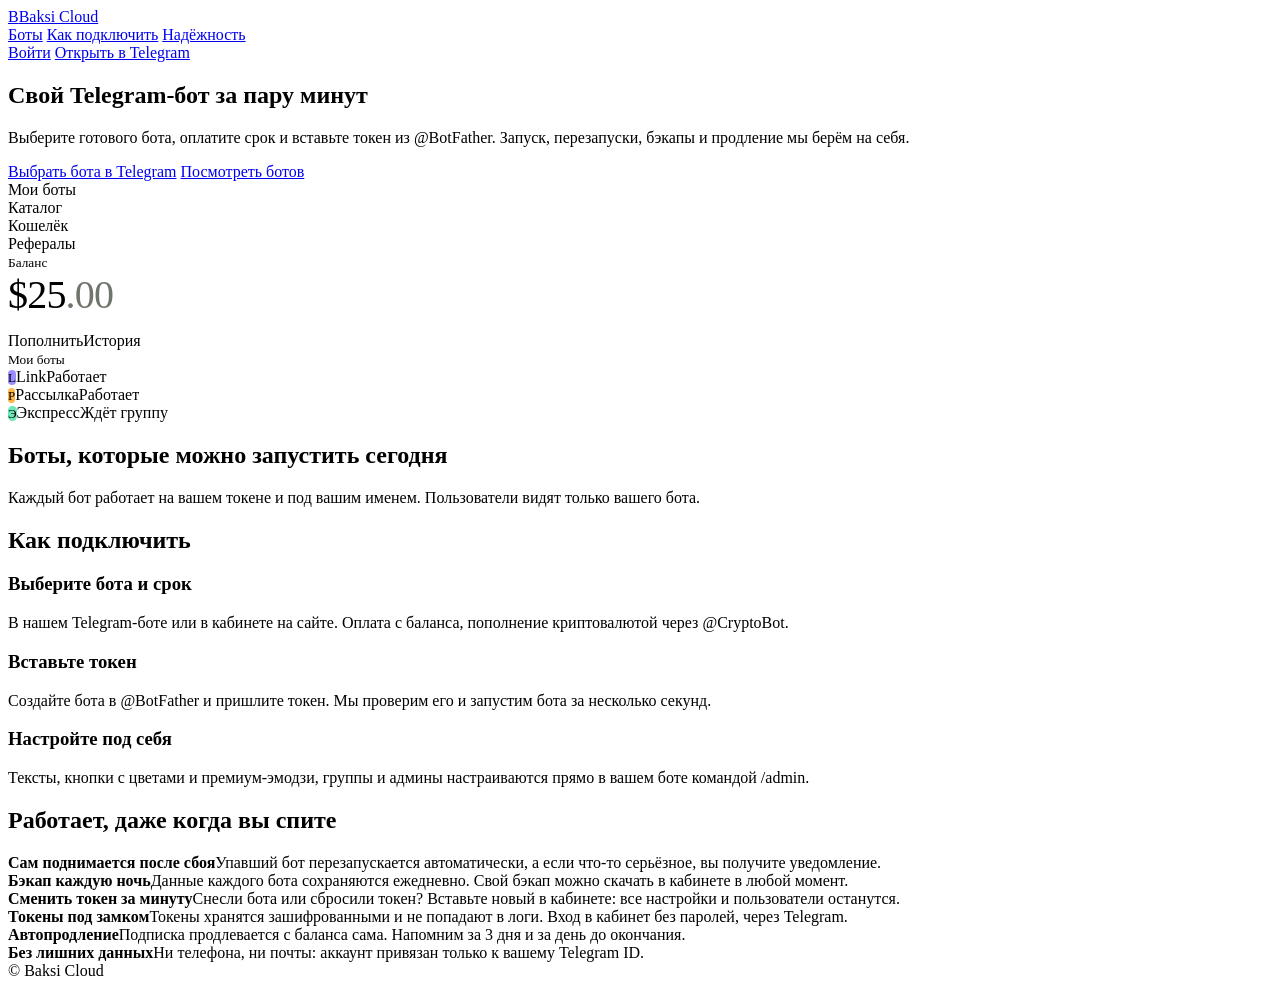
==== baksi/web/static/index.html @ 4b1210a5 "Сайт, кабинет, Mini App и админка; Docker, установка, бэкап/восстановление, тесты, README Co-Authore" ====
<!doctype html>
<html lang="ru">
<head>
<meta charset="utf-8">
<meta name="viewport" content="width=device-width, initial-scale=1, viewport-fit=cover">
<title>Baksi Cloud: свои Telegram-боты по подписке</title>
<meta name="description" content="Генератор ссылок, рассылка по группам, заявки в группу исполнителей, бот связи для спам-блока. Свой бот на своём токене за пару минут.">
<meta name="theme-color" content="#000000">
<link rel="preconnect" href="https://fonts.googleapis.com">
<link rel="preconnect" href="https://fonts.gstatic.com" crossorigin>
<link href="https://fonts.googleapis.com/css2?family=Onest:wght@400;500;600;700&family=Unbounded:wght@500;600;700&display=swap" rel="stylesheet">
<link rel="stylesheet" href="/static/style.css">
<link rel="icon" href="/static/favicon.svg" type="image/svg+xml">
</head>
<body>
<header class="site-head">
  <a class="logo" href="/"><span class="logo-mark" aria-hidden="true">B</span><span data-brand>Baksi Cloud</span></a>
  <nav class="site-nav" aria-label="Разделы">
    <a href="#bots">Боты</a>
    <a href="#how">Как подключить</a>
    <a href="#reliable">Надёжность</a>
  </nav>
  <div class="site-actions">
    <a class="btn ghost small" href="/app">Войти</a>
    <a class="btn primary small" data-hub href="#">Открыть в Telegram</a>
  </div>
</header>

<main>
  <section class="hero">
    <h1>Свой Telegram-бот за пару минут</h1>
    <p class="lead">Выберите готового бота, оплатите срок и вставьте токен из @BotFather. Запуск, перезапуски, бэкапы и продление мы берём на себя.</p>
    <div class="cta">
      <a class="btn primary" data-hub href="#">Выбрать бота в Telegram</a>
      <a class="btn" href="#bots">Посмотреть ботов</a>
    </div>
    <div class="preview" aria-hidden="true">
      <div class="preview-grid">
        <div class="pv-side">
          <div class="on">Мои боты</div><div>Каталог</div><div>Кошелёк</div><div>Рефералы</div>
        </div>
        <div class="pv-panel">
          <small>Баланс</small>
          <div style="font-family: var(--display); font-size: 40px; font-weight: 500; letter-spacing: -.02em">$25<span style="color:#6f756b">.00</span></div>
          <div class="actions" style="margin-top: 14px"><span class="btn primary small">Пополнить</span><span class="btn small">История</span></div>
        </div>
        <div class="pv-panel">
          <small>Мои боты</small>
          <div class="pv-bot"><span class="avatar" style="width:30px;height:30px;font-size:13px;border-radius:9px;background:#9B8CFF">L</span><span style="flex:1">Link</span><span class="badge ok">Работает</span></div>
          <div class="pv-bot"><span class="avatar" style="width:30px;height:30px;font-size:13px;border-radius:9px;background:#FFB547">Р</span><span style="flex:1">Рассылка</span><span class="badge ok">Работает</span></div>
          <div class="pv-bot"><span class="avatar" style="width:30px;height:30px;font-size:13px;border-radius:9px;background:#6EE7B7">Э</span><span style="flex:1">Экспресс</span><span class="badge warn">Ждёт группу</span></div>
        </div>
      </div>
    </div>
  </section>

  <section class="section" id="bots">
    <h2>Боты, которые можно запустить сегодня</h2>
    <p class="sub">Каждый бот работает на вашем токене и под вашим именем. Пользователи видят только вашего бота.</p>
    <div class="bot-rows" id="bot-rows"><div class="spinner" role="status" aria-label="Загрузка"></div></div>
  </section>

  <section class="section" id="how">
    <h2>Как подключить</h2>
    <div class="steps">
      <div class="step"><h3>Выберите бота и срок</h3><p>В нашем Telegram-боте или в кабинете на сайте. Оплата с баланса, пополнение криптовалютой через @CryptoBot.</p></div>
      <div class="step"><h3>Вставьте токен</h3><p>Создайте бота в @BotFather и пришлите токен. Мы проверим его и запустим бота за несколько секунд.</p></div>
      <div class="step"><h3>Настройте под себя</h3><p>Тексты, кнопки с цветами и премиум-эмодзи, группы и админы настраиваются прямо в вашем боте командой /admin.</p></div>
    </div>
  </section>

  <section class="section" id="reliable">
    <h2>Работает, даже когда вы спите</h2>
    <div class="facts">
      <div class="fact"><b>Сам поднимается после сбоя</b><span>Упавший бот перезапускается автоматически, а если что-то серьёзное, вы получите уведомление.</span></div>
      <div class="fact"><b>Бэкап каждую ночь</b><span>Данные каждого бота сохраняются ежедневно. Свой бэкап можно скачать в кабинете в любой момент.</span></div>
      <div class="fact"><b>Сменить токен за минуту</b><span>Снесли бота или сбросили токен? Вставьте новый в кабинете: все настройки и пользователи останутся.</span></div>
      <div class="fact"><b>Токены под замком</b><span>Токены хранятся зашифрованными и не попадают в логи. Вход в кабинет без паролей, через Telegram.</span></div>
      <div class="fact"><b>Автопродление</b><span>Подписка продлевается с баланса сама. Напомним за 3 дня и за день до окончания.</span></div>
      <div class="fact"><b>Без лишних данных</b><span>Ни телефона, ни почты: аккаунт привязан только к вашему Telegram ID.</span></div>
    </div>
  </section>
</main>

<footer class="site-foot">
  <span>© <span data-brand>Baksi Cloud</span></span>
  <span><a data-support href="#" hidden>Поддержка</a></span>
</footer>
<script src="/static/landing.js" defer></script>
</body>
</html>
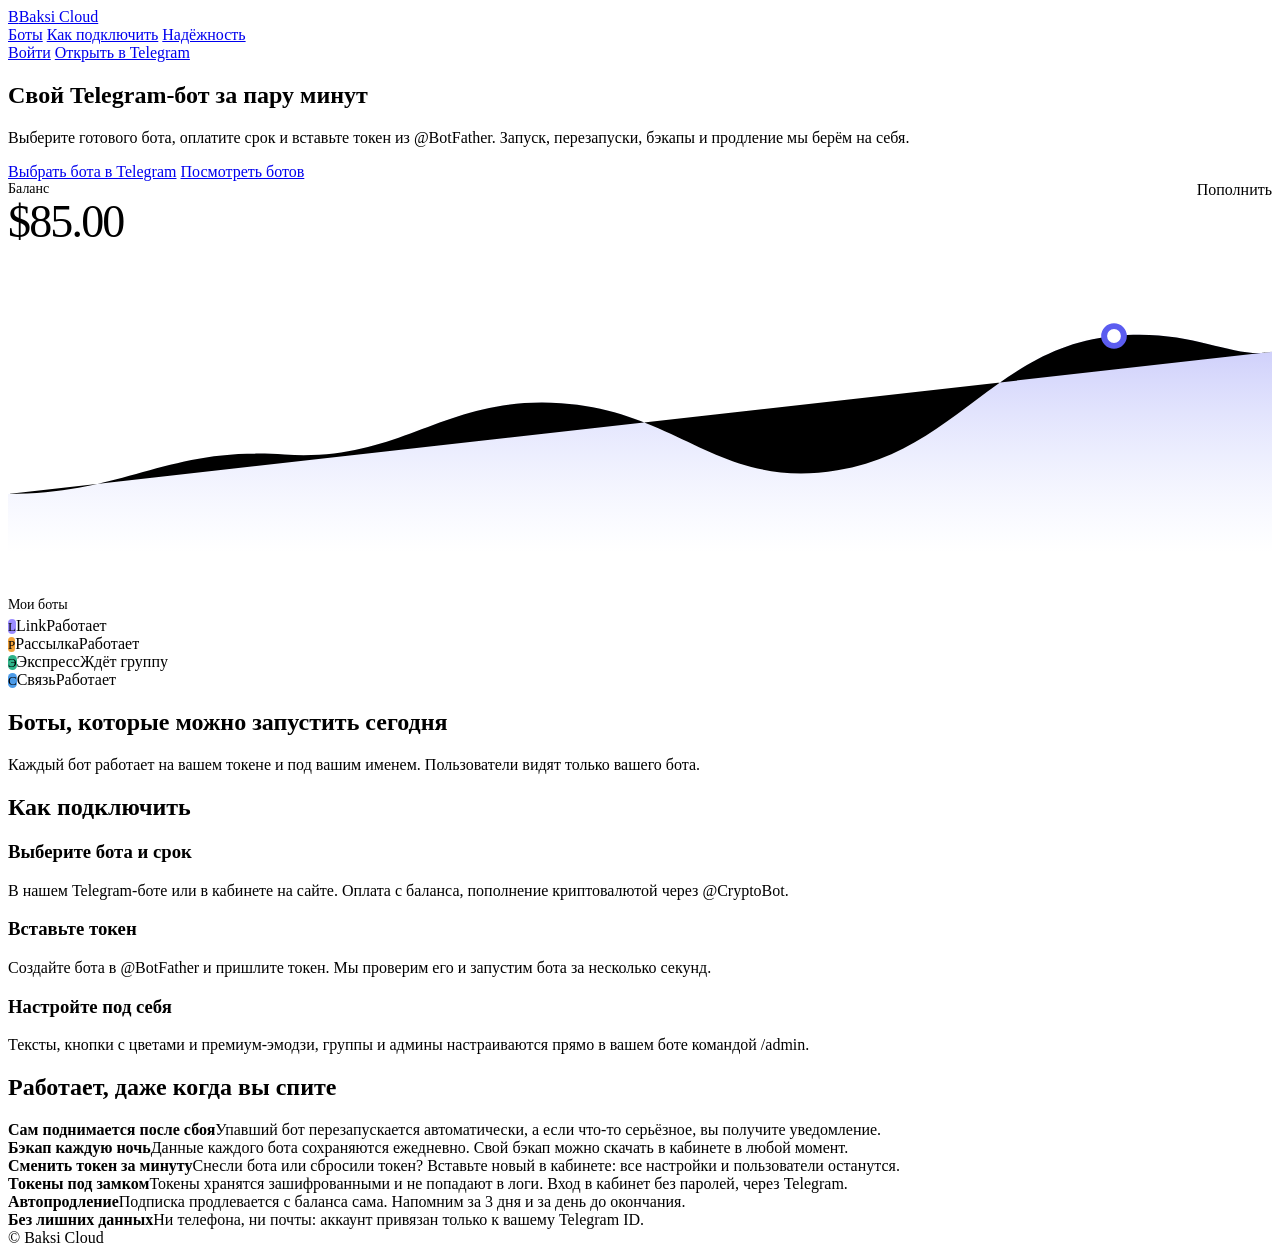
==== commit 5dfd4cfe: "Светлый дизайн с графиками; Link: «Назад» в свою категорию, кнопки по одной, ежедневный бэкап по жел" ====
--- a/baksi/web/static/index.html
+++ b/baksi/web/static/index.html
@@ -5,10 +5,10 @@
 <meta name="viewport" content="width=device-width, initial-scale=1, viewport-fit=cover">
 <title>Baksi Cloud: свои Telegram-боты по подписке</title>
 <meta name="description" content="Генератор ссылок, рассылка по группам, заявки в группу исполнителей, бот связи для спам-блока. Свой бот на своём токене за пару минут.">
-<meta name="theme-color" content="#000000">
+<meta name="theme-color" content="#e7ebfa">
 <link rel="preconnect" href="https://fonts.googleapis.com">
 <link rel="preconnect" href="https://fonts.gstatic.com" crossorigin>
-<link href="https://fonts.googleapis.com/css2?family=Onest:wght@400;500;600;700&family=Unbounded:wght@500;600;700&display=swap" rel="stylesheet">
+<link href="https://fonts.googleapis.com/css2?family=Onest:wght@300;400;500;600;700&display=swap" rel="stylesheet">
 <link rel="stylesheet" href="/static/style.css">
 <link rel="icon" href="/static/favicon.svg" type="image/svg+xml">
 </head>
@@ -36,19 +36,28 @@
     </div>
     <div class="preview" aria-hidden="true">
       <div class="preview-grid">
-        <div class="pv-side">
-          <div class="on">Мои боты</div><div>Каталог</div><div>Кошелёк</div><div>Рефералы</div>
+        <div class="pv-card">
+          <div style="display:flex;justify-content:space-between;align-items:flex-start;gap:12px">
+            <div>
+              <div style="color:var(--ink-2);font-size:14px">Баланс</div>
+              <div style="font-size:46px;font-weight:300;letter-spacing:-.04em;line-height:1.1">$85<span style="color:var(--ink-3)">.00</span></div>
+            </div>
+            <span class="btn primary small">Пополнить</span>
+          </div>
+          <svg class="chart" viewBox="0 0 640 170" style="margin-top:10px">
+            <defs><linearGradient id="pv" x1="0" y1="0" x2="0" y2="1"><stop offset="0" stop-color="#5b5cf0" stop-opacity=".32"/><stop offset="1" stop-color="#9db0ff" stop-opacity="0"/></linearGradient></defs>
+            <line class="grid" x1="0" x2="640" y1="40" y2="40"/><line class="grid" x1="0" x2="640" y1="90" y2="90"/><line class="grid" x1="0" x2="640" y1="140" y2="140"/>
+            <path d="M0,120 C60,120 80,96 140,100 C200,104 220,70 280,74 C340,78 360,118 420,108 C480,98 500,46 560,40 C600,36 620,52 640,48 L640,150 L0,150 Z" fill="url(#pv)"/>
+            <path class="line" d="M0,120 C60,120 80,96 140,100 C200,104 220,70 280,74 C340,78 360,118 420,108 C480,98 500,46 560,40 C600,36 620,52 640,48"/>
+            <circle cx="560" cy="40" r="5" fill="#fff" stroke="#5b5cf0" stroke-width="3"/>
+          </svg>
         </div>
-        <div class="pv-panel">
-          <small>Баланс</small>
-          <div style="font-family: var(--display); font-size: 40px; font-weight: 500; letter-spacing: -.02em">$25<span style="color:#6f756b">.00</span></div>
-          <div class="actions" style="margin-top: 14px"><span class="btn primary small">Пополнить</span><span class="btn small">История</span></div>
-        </div>
-        <div class="pv-panel">
-          <small>Мои боты</small>
-          <div class="pv-bot"><span class="avatar" style="width:30px;height:30px;font-size:13px;border-radius:9px;background:#9B8CFF">L</span><span style="flex:1">Link</span><span class="badge ok">Работает</span></div>
-          <div class="pv-bot"><span class="avatar" style="width:30px;height:30px;font-size:13px;border-radius:9px;background:#FFB547">Р</span><span style="flex:1">Рассылка</span><span class="badge ok">Работает</span></div>
-          <div class="pv-bot"><span class="avatar" style="width:30px;height:30px;font-size:13px;border-radius:9px;background:#6EE7B7">Э</span><span style="flex:1">Экспресс</span><span class="badge warn">Ждёт группу</span></div>
+        <div class="pv-card">
+          <div style="color:var(--ink-2);font-size:14px;margin-bottom:4px">Мои боты</div>
+          <div class="pv-bot"><span class="avatar" style="width:32px;height:32px;font-size:13px;border-radius:10px;background:#9B8CFF">L</span><span style="flex:1">Link</span><span class="badge ok">Работает</span></div>
+          <div class="pv-bot"><span class="avatar" style="width:32px;height:32px;font-size:13px;border-radius:10px;background:#F2A33A">Р</span><span style="flex:1">Рассылка</span><span class="badge ok">Работает</span></div>
+          <div class="pv-bot"><span class="avatar" style="width:32px;height:32px;font-size:13px;border-radius:10px;background:#2FB389">Э</span><span style="flex:1">Экспресс</span><span class="badge warn">Ждёт группу</span></div>
+          <div class="pv-bot"><span class="avatar" style="width:32px;height:32px;font-size:13px;border-radius:10px;background:#4C9BE8">С</span><span style="flex:1">Связь</span><span class="badge ok">Работает</span></div>
         </div>
       </div>
     </div>
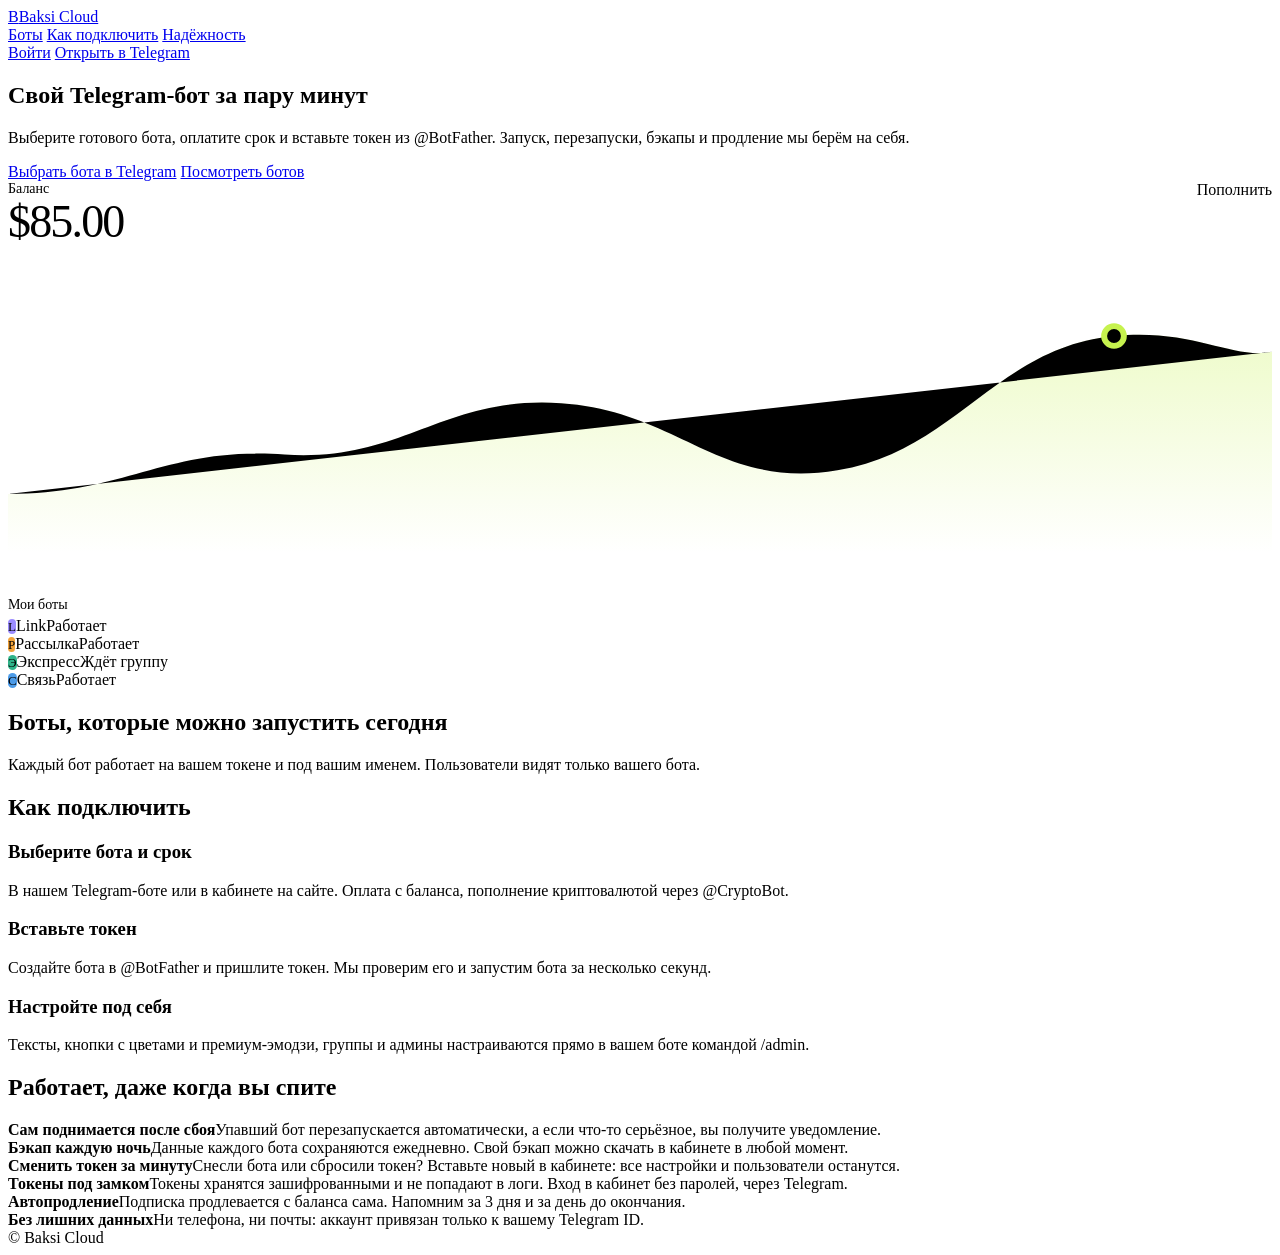
==== commit 226b11f2: "Тёмная тема (лайм на чёрном) с новой раскладкой и графиками Co-Authored-By: Claude Opus 5.5 <noreply" ====
--- a/baksi/web/static/index.html
+++ b/baksi/web/static/index.html
@@ -5,7 +5,7 @@
 <meta name="viewport" content="width=device-width, initial-scale=1, viewport-fit=cover">
 <title>Baksi Cloud: свои Telegram-боты по подписке</title>
 <meta name="description" content="Генератор ссылок, рассылка по группам, заявки в группу исполнителей, бот связи для спам-блока. Свой бот на своём токене за пару минут.">
-<meta name="theme-color" content="#e7ebfa">
+<meta name="theme-color" content="#000000">
 <link rel="preconnect" href="https://fonts.googleapis.com">
 <link rel="preconnect" href="https://fonts.gstatic.com" crossorigin>
 <link href="https://fonts.googleapis.com/css2?family=Onest:wght@300;400;500;600;700&display=swap" rel="stylesheet">
@@ -45,11 +45,11 @@
             <span class="btn primary small">Пополнить</span>
           </div>
           <svg class="chart" viewBox="0 0 640 170" style="margin-top:10px">
-            <defs><linearGradient id="pv" x1="0" y1="0" x2="0" y2="1"><stop offset="0" stop-color="#5b5cf0" stop-opacity=".32"/><stop offset="1" stop-color="#9db0ff" stop-opacity="0"/></linearGradient></defs>
+            <defs><linearGradient id="pv" x1="0" y1="0" x2="0" y2="1"><stop offset="0" stop-color="#c6f24e" stop-opacity=".30"/><stop offset="1" stop-color="#c6f24e" stop-opacity="0"/></linearGradient></defs>
             <line class="grid" x1="0" x2="640" y1="40" y2="40"/><line class="grid" x1="0" x2="640" y1="90" y2="90"/><line class="grid" x1="0" x2="640" y1="140" y2="140"/>
             <path d="M0,120 C60,120 80,96 140,100 C200,104 220,70 280,74 C340,78 360,118 420,108 C480,98 500,46 560,40 C600,36 620,52 640,48 L640,150 L0,150 Z" fill="url(#pv)"/>
             <path class="line" d="M0,120 C60,120 80,96 140,100 C200,104 220,70 280,74 C340,78 360,118 420,108 C480,98 500,46 560,40 C600,36 620,52 640,48"/>
-            <circle cx="560" cy="40" r="5" fill="#fff" stroke="#5b5cf0" stroke-width="3"/>
+            <circle cx="560" cy="40" r="5" fill="#000" stroke="#c6f24e" stroke-width="3"/>
           </svg>
         </div>
         <div class="pv-card">
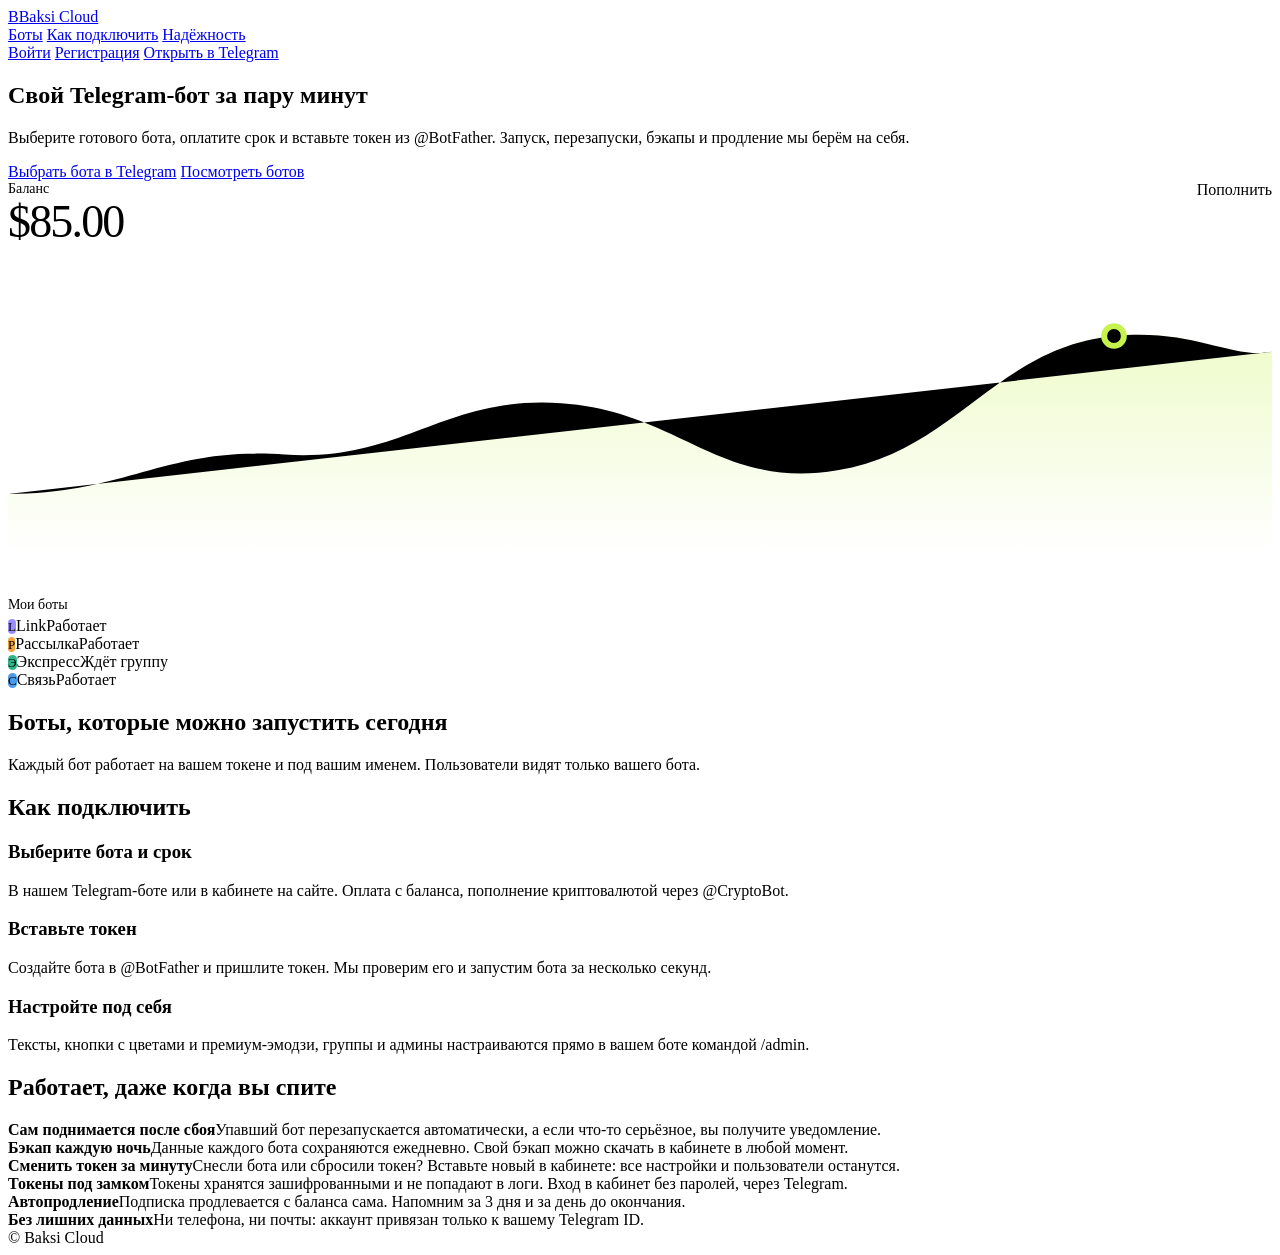
==== commit 8ed768ce: "Сайт: форма входа и регистрации, раздел «Безопасность», компактный список ботов, ручной перенос в ад" ====
--- a/baksi/web/static/index.html
+++ b/baksi/web/static/index.html
@@ -22,6 +22,7 @@
   </nav>
   <div class="site-actions">
     <a class="btn ghost small" href="/app">Войти</a>
+    <a class="btn primary small" href="/app#/signup">Регистрация</a>
     <a class="btn primary small" data-hub href="#">Открыть в Telegram</a>
   </div>
 </header>
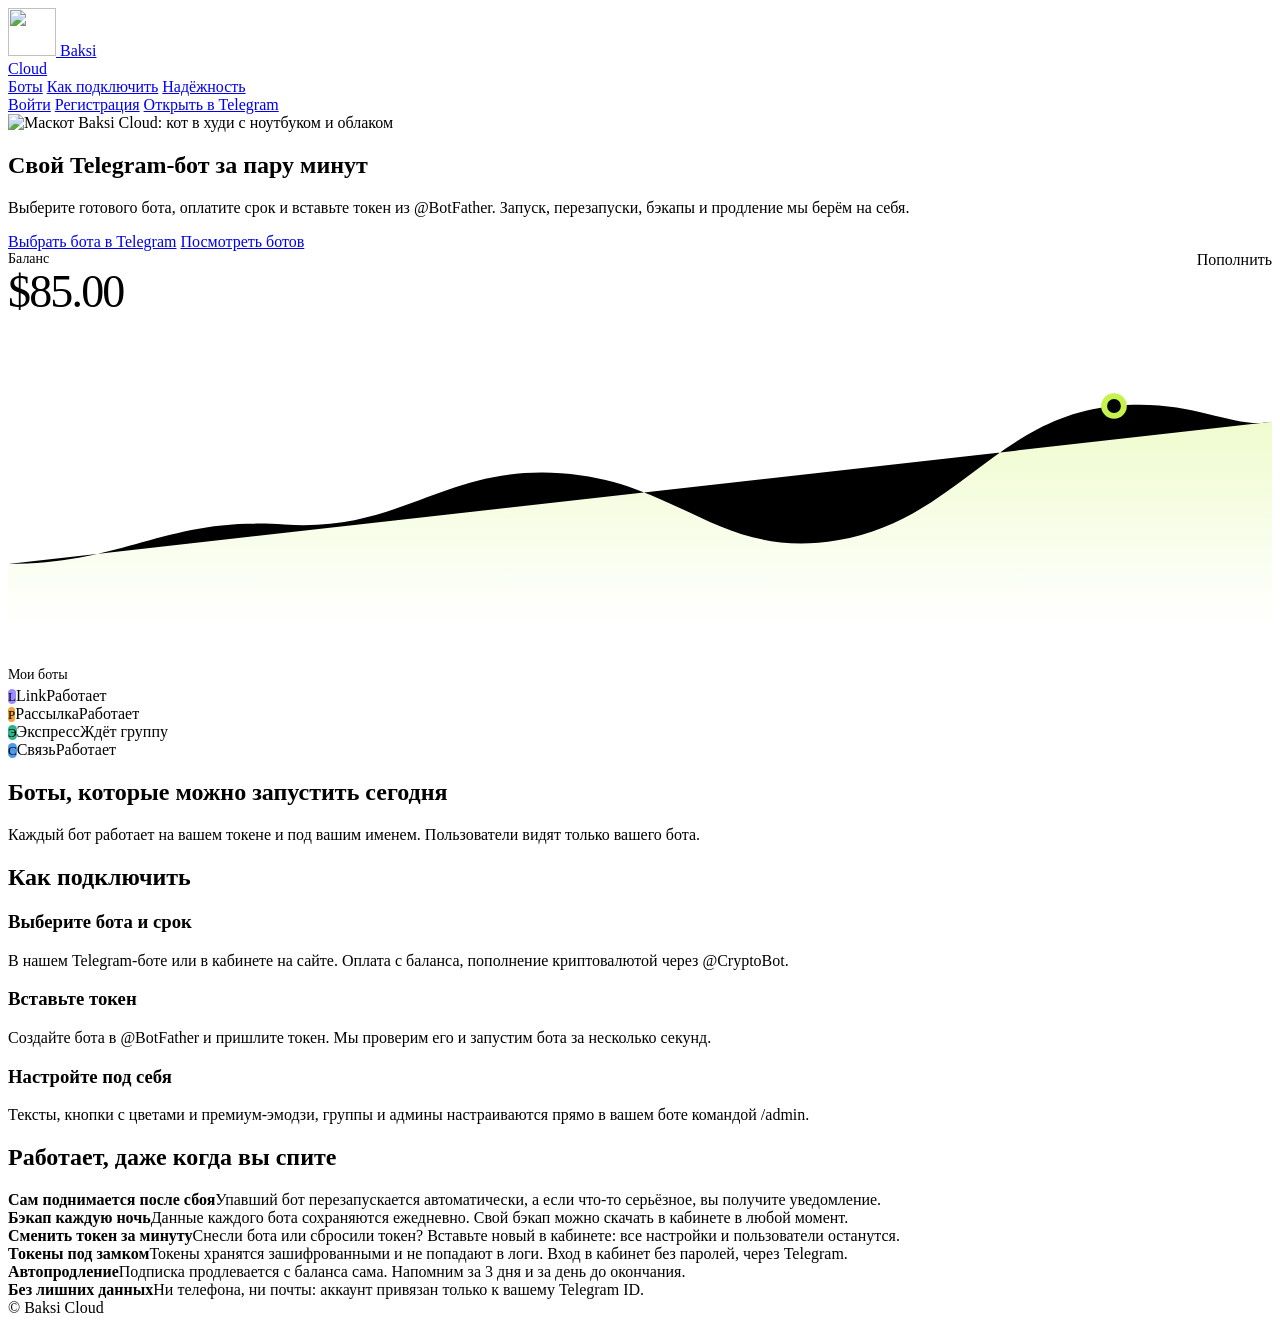
==== commit c0564da3: "Сайт: маскот и надпись Baksi Cloud, графит и «жидкое стекло» вместо лайма, вход/выход на телефоне - " ====
--- a/baksi/web/static/index.html
+++ b/baksi/web/static/index.html
@@ -5,30 +5,35 @@
 <meta name="viewport" content="width=device-width, initial-scale=1, viewport-fit=cover">
 <title>Baksi Cloud: свои Telegram-боты по подписке</title>
 <meta name="description" content="Генератор ссылок, рассылка по группам, заявки в группу исполнителей, бот связи для спам-блока. Свой бот на своём токене за пару минут.">
-<meta name="theme-color" content="#000000">
+<meta name="theme-color" content="#1b1d20">
 <link rel="preconnect" href="https://fonts.googleapis.com">
 <link rel="preconnect" href="https://fonts.gstatic.com" crossorigin>
-<link href="https://fonts.googleapis.com/css2?family=Onest:wght@300;400;500;600;700&display=swap" rel="stylesheet">
-<link rel="stylesheet" href="/static/style.css">
-<link rel="icon" href="/static/favicon.svg" type="image/svg+xml">
+<link href="https://fonts.googleapis.com/css2?family=Onest:wght@300;400;500;600;700&family=Unbounded:wght@500;600;700&display=swap" rel="stylesheet">
+<link rel="stylesheet" href="/static/style.css?v=4">
+<link rel="icon" href="/static/favicon.png" type="image/png">
+<link rel="apple-touch-icon" href="/static/apple-touch-icon.png">
 </head>
 <body>
 <header class="site-head">
-  <a class="logo" href="/"><span class="logo-mark" aria-hidden="true">B</span><span data-brand>Baksi Cloud</span></a>
+  <a class="brand" href="/" aria-label="Baksi Cloud, на главную">
+    <img class="brand-mascot" src="/static/mascot-head.webp" alt="" width="48" height="48">
+    <span class="wordmark">Baksi <br>Cloud</span>
+  </a>
   <nav class="site-nav" aria-label="Разделы">
     <a href="#bots">Боты</a>
     <a href="#how">Как подключить</a>
     <a href="#reliable">Надёжность</a>
   </nav>
   <div class="site-actions">
-    <a class="btn ghost small" href="/app">Войти</a>
+    <a class="btn small" href="/app">Войти</a>
     <a class="btn primary small" href="/app#/signup">Регистрация</a>
-    <a class="btn primary small" data-hub href="#">Открыть в Telegram</a>
+    <a class="btn small wide-only" data-hub href="#">Открыть в Telegram</a>
   </div>
 </header>
 
 <main>
   <section class="hero">
+    <img class="hero-mascot" src="/static/mascot.webp" alt="Маскот Baksi Cloud: кот в худи с ноутбуком и облаком" width="900" height="590">
     <h1>Свой Telegram-бот за пару минут</h1>
     <p class="lead">Выберите готового бота, оплатите срок и вставьте токен из @BotFather. Запуск, перезапуски, бэкапы и продление мы берём на себя.</p>
     <div class="cta">
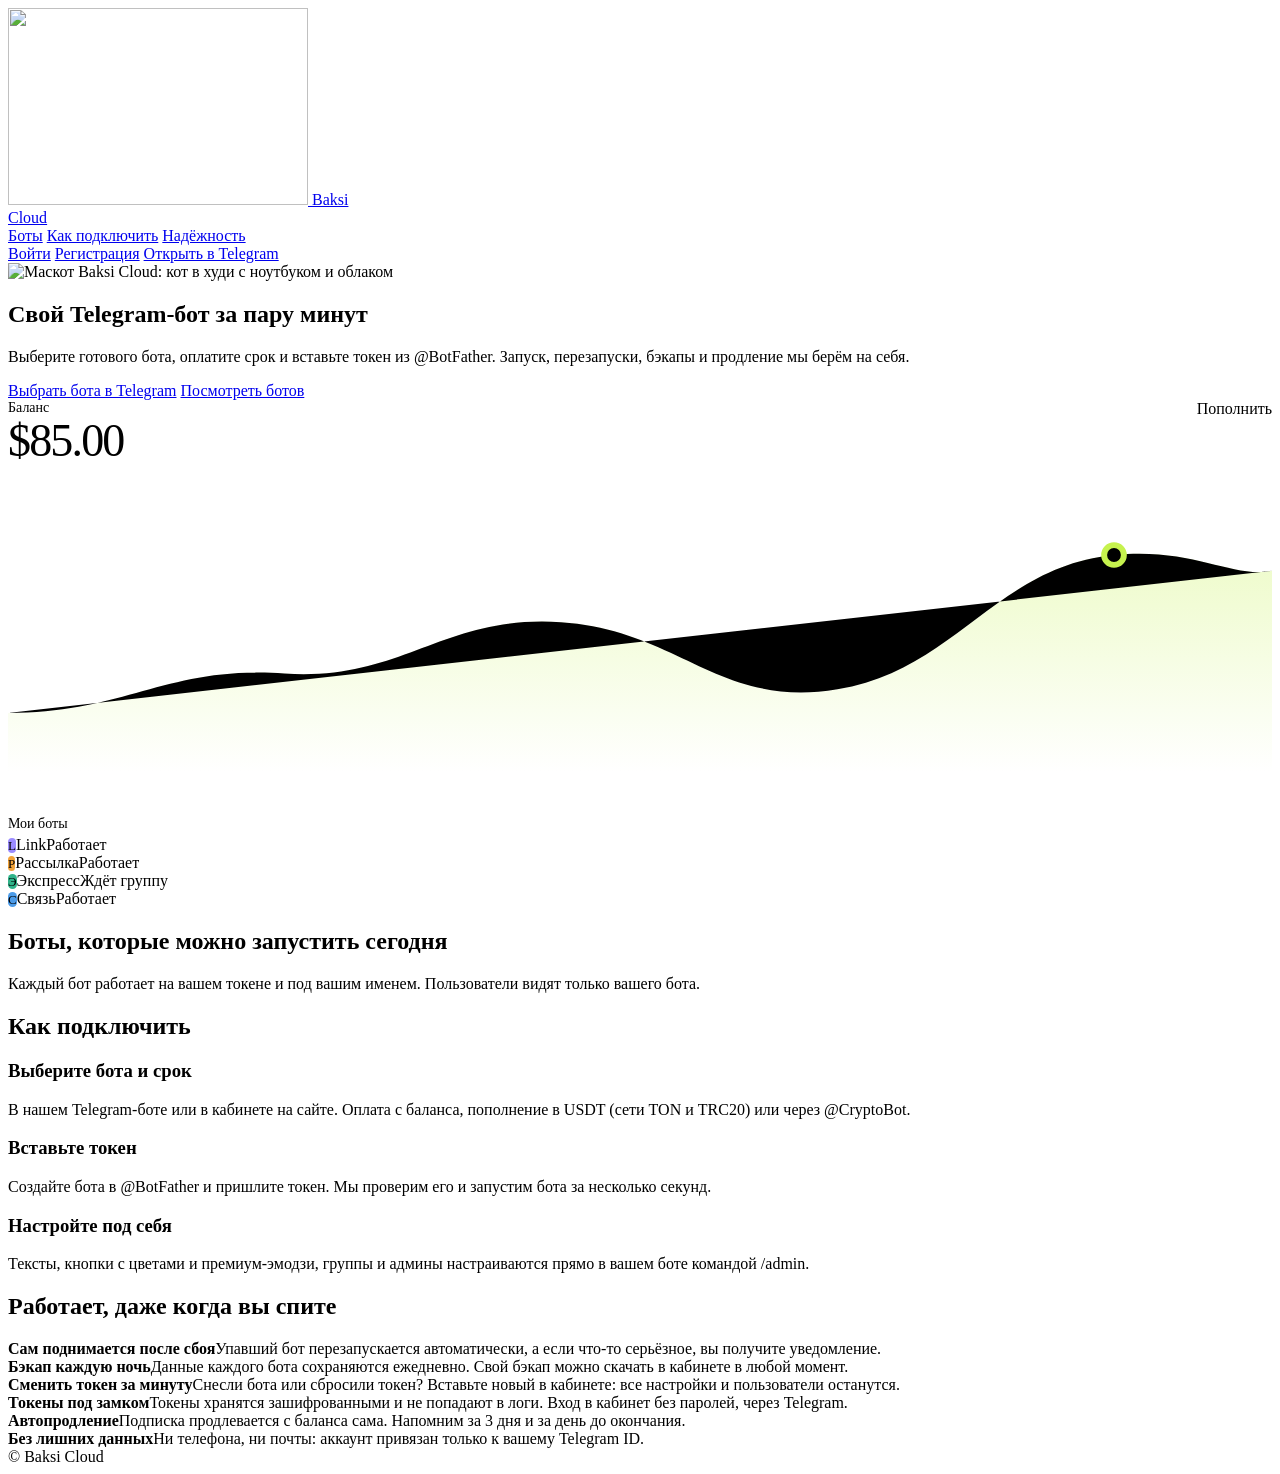
==== commit f3f82273: "Сайт: маскот целиком в логотипе, компактные карточки на телефоне, аватар Telegram, вход из Telegram " ====
--- a/baksi/web/static/index.html
+++ b/baksi/web/static/index.html
@@ -9,14 +9,14 @@
 <link rel="preconnect" href="https://fonts.googleapis.com">
 <link rel="preconnect" href="https://fonts.gstatic.com" crossorigin>
 <link href="https://fonts.googleapis.com/css2?family=Onest:wght@300;400;500;600;700&family=Unbounded:wght@500;600;700&display=swap" rel="stylesheet">
-<link rel="stylesheet" href="/static/style.css?v=4">
+<link rel="stylesheet" href="/static/style.css?v=5">
 <link rel="icon" href="/static/favicon.png" type="image/png">
 <link rel="apple-touch-icon" href="/static/apple-touch-icon.png">
 </head>
 <body>
 <header class="site-head">
   <a class="brand" href="/" aria-label="Baksi Cloud, на главную">
-    <img class="brand-mascot" src="/static/mascot-head.webp" alt="" width="48" height="48">
+    <img class="brand-mascot" src="/static/mascot-logo.webp" alt="" width="300" height="197">
     <span class="wordmark">Baksi <br>Cloud</span>
   </a>
   <nav class="site-nav" aria-label="Разделы">
@@ -78,7 +78,7 @@
   <section class="section" id="how">
     <h2>Как подключить</h2>
     <div class="steps">
-      <div class="step"><h3>Выберите бота и срок</h3><p>В нашем Telegram-боте или в кабинете на сайте. Оплата с баланса, пополнение криптовалютой через @CryptoBot.</p></div>
+      <div class="step"><h3>Выберите бота и срок</h3><p>В нашем Telegram-боте или в кабинете на сайте. Оплата с баланса, пополнение в USDT (сети TON и TRC20) или через @CryptoBot.</p></div>
       <div class="step"><h3>Вставьте токен</h3><p>Создайте бота в @BotFather и пришлите токен. Мы проверим его и запустим бота за несколько секунд.</p></div>
       <div class="step"><h3>Настройте под себя</h3><p>Тексты, кнопки с цветами и премиум-эмодзи, группы и админы настраиваются прямо в вашем боте командой /admin.</p></div>
     </div>
@@ -101,6 +101,6 @@
   <span>© <span data-brand>Baksi Cloud</span></span>
   <span><a data-support href="#" hidden>Поддержка</a></span>
 </footer>
-<script src="/static/landing.js" defer></script>
+<script src="/static/landing.js?v=5" defer></script>
 </body>
 </html>
